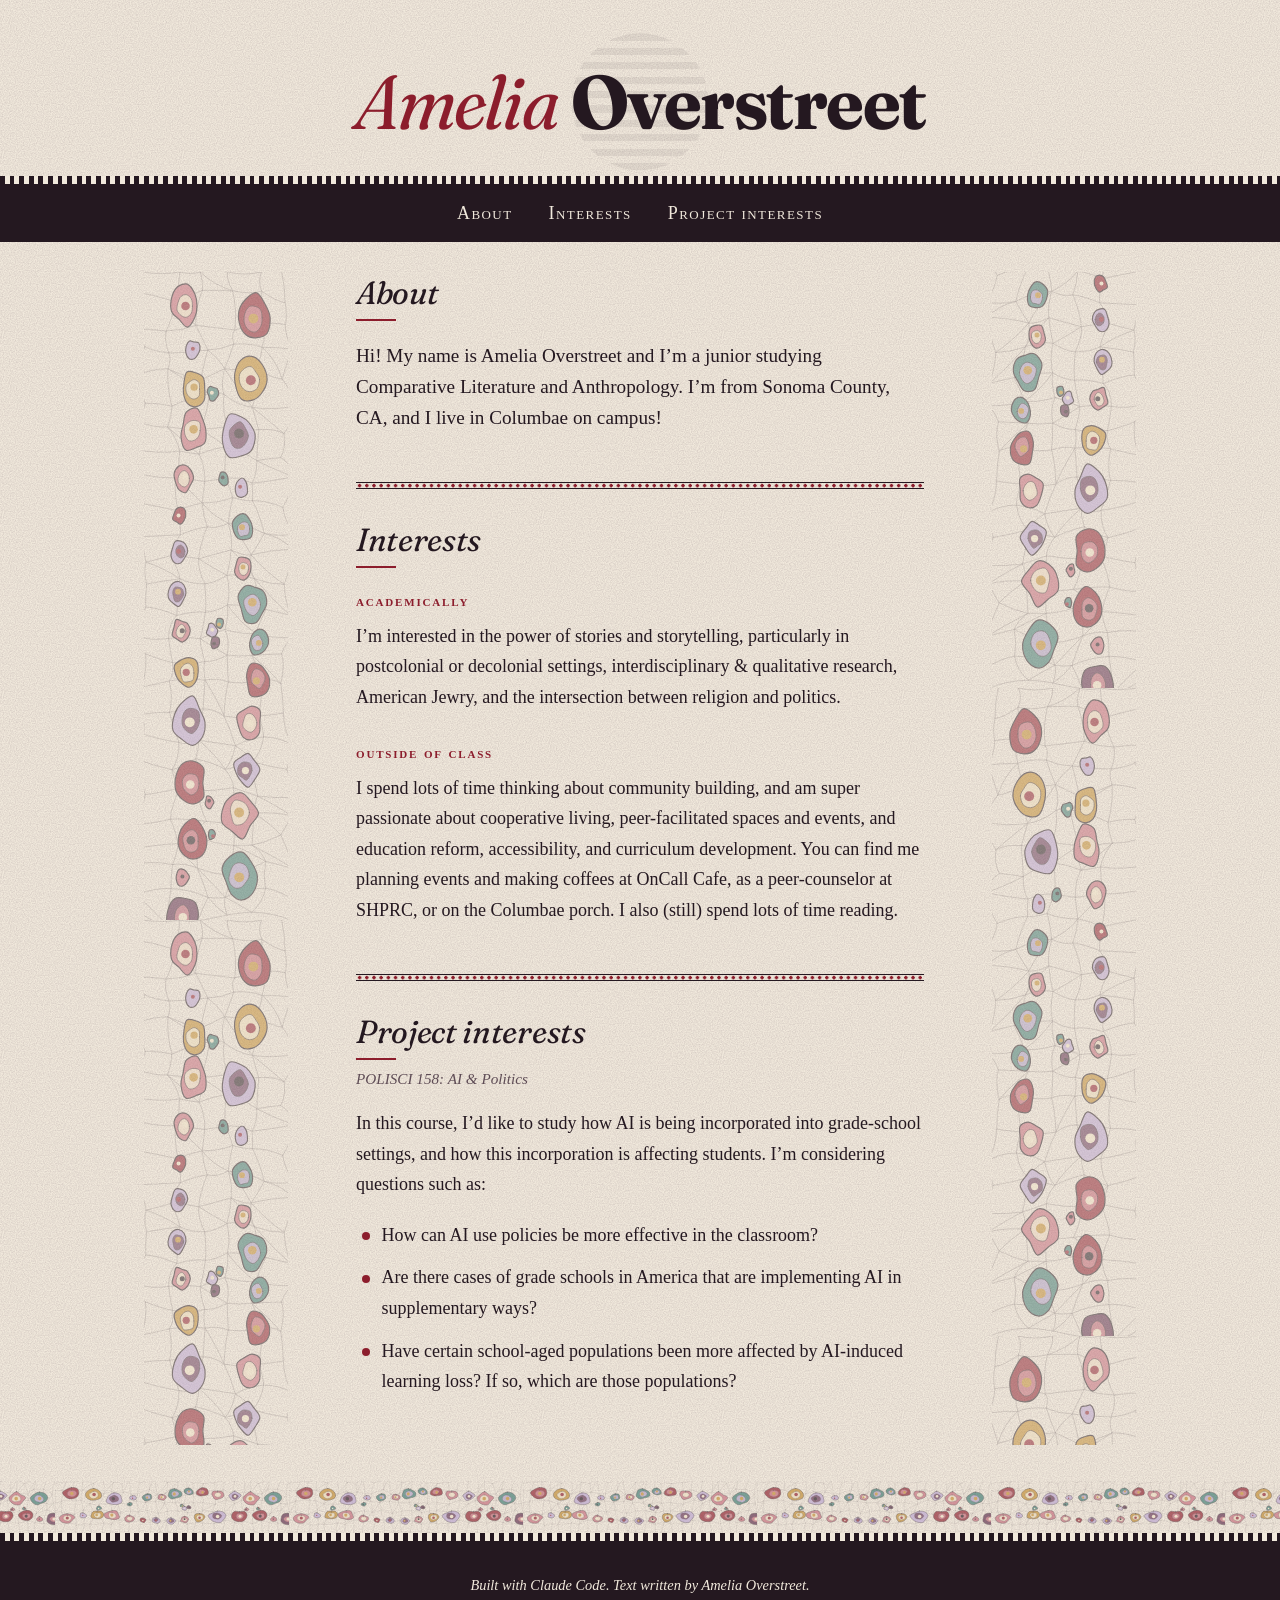
==== amelia-website-2/index.html @ db603c3d "Add version of personal site called amelia-website-2" ====
<!DOCTYPE html>
<html lang="en">
<head>
  <meta charset="utf-8">
  <meta name="viewport" content="width=device-width, initial-scale=1">
  <title>Amelia Overstreet</title>
  <meta name="description" content="Personal website of Amelia Overstreet.">
  <link rel="preconnect" href="https://fonts.googleapis.com">
  <link rel="preconnect" href="https://fonts.gstatic.com" crossorigin>
  <link rel="stylesheet" href="https://fonts.googleapis.com/css2?family=Fraunces:ital,opsz,wght,SOFT,WONK@0,9..144,300..900,0..100,0..1;1,9..144,300..900,0..100,0..1&display=swap">
  <link rel="stylesheet" href="style.css">
</head>
<body>
  <div class="margin-art margin-art--left" aria-hidden="true"></div>
  <div class="margin-art margin-art--right" aria-hidden="true"></div>

  <header class="masthead">
    <span class="sun" aria-hidden="true"></span>
    <h1><span class="first">Amelia</span> <span class="last">Overstreet</span></h1>
  </header>

  <div class="stripes" aria-hidden="true"></div>

  <nav class="site-nav" aria-label="Sections">
    <ul>
      <li><a href="#about">About</a></li>
      <li><a href="#interests">Interests</a></li>
      <li><a href="#projects">Project interests</a></li>
    </ul>
  </nav>

  <main>
    <section id="about">
      <h2><span class="tag">About</span></h2>
      <p class="lede">Hi! My name is Amelia Overstreet and I’m a junior studying Comparative Literature and Anthropology. I’m from Sonoma County, CA, and I live in Columbae on campus!</p>
    </section>

    <section id="interests">
      <h2><span class="tag">Interests</span></h2>

      <h3>Academically</h3>
      <p>I’m interested in the power of stories and storytelling, particularly in postcolonial or decolonial settings, interdisciplinary &amp; qualitative research, American Jewry, and the intersection between religion and politics.</p>

      <h3>Outside of class</h3>
      <p>I spend lots of time thinking about community building, and am super passionate about cooperative living, peer-facilitated spaces and events, and education reform, accessibility, and curriculum development. You can find me planning events and making coffees at OnCall Cafe, as a peer-counselor at SHPRC, or on the Columbae porch. I also (still) spend lots of time reading.</p>
    </section>

    <section id="projects">
      <h2><span class="tag">Project interests</span> <span class="course">POLISCI 158: AI &amp; Politics</span></h2>
      <p>In this course, I’d like to study how AI is being incorporated into grade-school settings, and how this incorporation is affecting students. I’m considering questions such as:</p>
      <ul class="questions">
        <li>How can AI use policies be more effective in the classroom?</li>
        <li>Are there cases of grade schools in America that are implementing AI in supplementary ways?</li>
        <li>Have certain school-aged populations been more affected by AI-induced learning loss? If so, which are those populations?</li>
      </ul>
    </section>
  </main>

  <div class="cell-band" aria-hidden="true"></div>

  <footer>
    <p>Built with Claude Code. Text written by Amelia Overstreet.</p>
  </footer>
</body>
</html>
---- amelia-website-2/style.css ----
/* amelia-website-2: bone paper, aubergine ink and oxblood, with cell artwork
   after "Nervous Excitability" — refined for a more professional finish */

:root {
  --paper: #f1e9dc;
  --ink: #241820;
  --muted: #5e4c55;
  --oxblood: #8c1d2c;
  --rose: #c46a7a;
  --rose-light: #d98a98; /* for rose on ink */
  --blush: #e8c4c0;
  --lilac: #b9a3cf;
  --verdigris: #3e7a72; /* decoration only: too light for text */
  --ochre: #c08a2e;
  --olive: #6f6a45;
  --display: Fraunces, Georgia, "Times New Roman", serif;
  --serif: Charter, "Bitstream Charter", "Iowan Old Style", "Palatino Linotype", Palatino, Georgia, Cambria, "Times New Roman", serif;
  --measure: 38rem;
}

*,
*::before,
*::after {
  box-sizing: border-box;
}

html {
  scroll-behavior: smooth;
  scroll-padding-top: 4rem; /* keep headings clear of the sticky nav */
}

body {
  position: relative;
  margin: 0;
  background-color: var(--paper);
  /* printmaking grain */
  background-image: url("data:image/svg+xml,%3Csvg xmlns='http://www.w3.org/2000/svg' width='180' height='180'%3E%3Cfilter id='n'%3E%3CfeTurbulence type='fractalNoise' baseFrequency='0.85' numOctaves='2' stitchTiles='stitch'/%3E%3CfeColorMatrix values='0 0 0 0 0.14 0 0 0 0 0.09 0 0 0 0 0.12 0.32 0 0 0 -0.09'/%3E%3C/filter%3E%3Crect width='100%25' height='100%25' filter='url(%23n)'/%3E%3C/svg%3E");
  color: var(--ink);
  font-family: var(--serif);
  font-size: 1.125rem;
  line-height: 1.7;
  -webkit-text-size-adjust: 100%;
}

/* Cell artwork in the side margins (wide screens only) */

.margin-art {
  display: none;
}

@media (min-width: 66rem) {
  .margin-art {
    display: block;
    position: absolute;
    top: 17rem;
    bottom: 12rem;
    width: 9rem;
    background: url("cells.svg") repeat-y top center / 100% auto;
    opacity: 0.5;
    pointer-events: none;
  }

  .margin-art--left {
    left: calc(50% - var(--measure) / 2 - 12rem);
  }

  .margin-art--right {
    right: calc(50% - var(--measure) / 2 - 12rem);
    background-position: center 26rem;
    transform: scaleX(-1);
  }
}

/* Masthead */

.masthead {
  position: relative;
  max-width: 44rem;
  margin: 0 auto;
  padding: 4rem 1.25rem 2.25rem;
  text-align: center;
  overflow: hidden;
}

/* op-art striped sun behind the name */
.sun {
  position: absolute;
  top: calc(50% + var(--sun-offset, 0.875rem)); /* centered on the name, not the padding */
  left: 50%;
  height: 78%; /* scales with the masthead so it never gets clipped */
  aspect-ratio: 1;
  border-radius: 50%;
  background: repeating-linear-gradient(
    to bottom,
    var(--ink) 0 0.45rem,
    transparent 0.45rem 0.9rem
  );
  opacity: 0.07;
  transform: translate(-50%, -50%);
}

.masthead h1 {
  position: relative;
  margin: 0;
  font-family: var(--display);
  font-size: clamp(min(2.4rem, 13vw), 10vw, 4.75rem);
  font-weight: 700;
  font-variation-settings: "SOFT" 30, "WONK" 0;
  line-height: 1;
  letter-spacing: -0.02em;
  overflow-wrap: break-word;
}

.masthead .first {
  color: var(--oxblood);
  font-style: italic;
  font-weight: 400;
}

/* fine ink-and-paper stripe trim */
.stripes {
  height: 0.5rem;
  background: repeating-linear-gradient(
    90deg,
    var(--ink) 0 0.3rem,
    var(--paper) 0.3rem 0.6rem
  );
}

/* Navigation */

.site-nav {
  position: sticky;
  top: 0;
  z-index: 10;
  background: var(--ink);
}

.site-nav ul {
  display: flex;
  flex-wrap: wrap;
  justify-content: center;
  gap: 0 1.75rem;
  margin: 0;
  padding: 0.25rem 1rem;
  list-style: none;
}

.site-nav a {
  display: inline-block;
  padding: 0.6rem 0.25rem;
  color: var(--paper);
  font-variant: small-caps;
  letter-spacing: 0.08em;
  text-decoration: none;
}

.site-nav a:hover,
.site-nav a:focus-visible {
  color: var(--rose-light);
  text-decoration: underline;
  text-decoration-thickness: 1px;
  text-underline-offset: 0.3em;
}

.site-nav a:focus-visible {
  outline: 2px solid var(--lilac);
  outline-offset: 2px;
}

/* Content */

main {
  position: relative;
  max-width: var(--measure);
  margin: 0 auto;
  padding: 0 1.25rem;
}

section {
  padding: 2rem 0;
}

/* one consistent divider: a fine row of oxblood dots between hairlines */
section + section::before {
  content: "";
  display: block;
  height: 0.45rem;
  margin: -2rem 0 2rem;
  border-block: 1px solid var(--ink);
  background-image: radial-gradient(var(--oxblood) 30%, transparent 34%);
  background-size: 0.45rem 0.45rem;
  background-position: 0 center;
}

/* Section headings: italic display type with a short oxblood rule */

h2 {
  margin: 0 0 1.25rem;
  font-weight: 400;
  line-height: 1.2;
  isolation: isolate;
}

.tag {
  position: relative;
  display: inline-block;
  font-family: var(--display);
  font-size: 2rem;
  font-style: italic;
  font-weight: 400;
  font-variation-settings: "SOFT" 30, "WONK" 0;
  letter-spacing: -0.01em;
}

.tag::after {
  content: "";
  display: block;
  width: 2.5rem;
  height: 2px;
  margin-top: 0.45rem;
  background: var(--oxblood);
}

h2 .course {
  display: block;
  margin-top: 0.6rem;
  color: var(--muted);
  font-size: 0.95rem;
  font-style: italic;
}

h3 {
  margin: 1.75rem 0 0.4rem;
  color: var(--oxblood);
  font-size: 0.95rem;
  font-weight: 700;
  font-variant: small-caps;
  letter-spacing: 0.12em;
  text-transform: lowercase;
}

h2 + h3 {
  margin-top: 0;
}

p {
  margin: 0 0 1rem;
}

.lede {
  font-size: 1.2rem;
  line-height: 1.6;
}

/* questions marked with matching small oxblood dots */
.questions {
  margin: 1.25rem 0 0;
  padding: 0;
  list-style: none;
}

.questions li {
  position: relative;
  margin-bottom: 0.75rem;
  padding-left: 1.6rem;
}

.questions li::before {
  content: "";
  position: absolute;
  top: 0.68em;
  left: 0.35rem;
  width: 0.5rem;
  height: 0.5rem;
  border-radius: 50%;
  background: var(--oxblood);
}

a {
  color: var(--oxblood);
}

/* Cell artwork band above the footer */

.cell-band {
  height: 3.25rem;
  margin-top: 2.5rem;
  background: url("cells-row.svg") repeat-x center / auto 100%;
  opacity: 0.65;
}

/* Footer */

footer {
  background: var(--ink);
  color: var(--paper);
  font-size: 0.9rem;
  font-style: italic;
  text-align: center;
}

footer::before {
  content: "";
  display: block;
  height: 0.5rem;
  background: repeating-linear-gradient(
    90deg,
    var(--ink) 0 0.3rem,
    var(--paper) 0.3rem 0.6rem
  );
}

footer p {
  max-width: var(--measure);
  margin: 0 auto;
  padding: 2rem 1.25rem 2.5rem;
}

/* Small screens */

@media (max-width: 30rem) {
  body {
    font-size: 1.0625rem;
  }

  .masthead {
    padding-top: 3rem;
  }

  .sun {
    --sun-offset: 0.375rem;
  }

  .site-nav ul {
    gap: 0 0.9rem;
    padding: 0.1rem 0.5rem;
  }

  .site-nav a {
    padding: 0.55rem 0.15rem;
    font-size: 1rem;
    letter-spacing: 0.03em;
  }

  section {
    padding: 1.5rem 0;
  }

  section + section::before {
    margin: -1.5rem 0 1.5rem;
  }

  .tag {
    font-size: 1.75rem;
  }

  .lede {
    font-size: 1.15rem;
  }

  .cell-band {
    height: 2.75rem;
  }
}

/* Large text or zoom: the nav wraps, so let it scroll away
   instead of covering the page */

@media (max-width: 18em) {
  .site-nav {
    position: static;
  }

  html {
    scroll-padding-top: 1rem;
  }
}

/* Respect the system "reduce motion" setting */

@media (prefers-reduced-motion: reduce) {
  html {
    scroll-behavior: auto;
  }
}
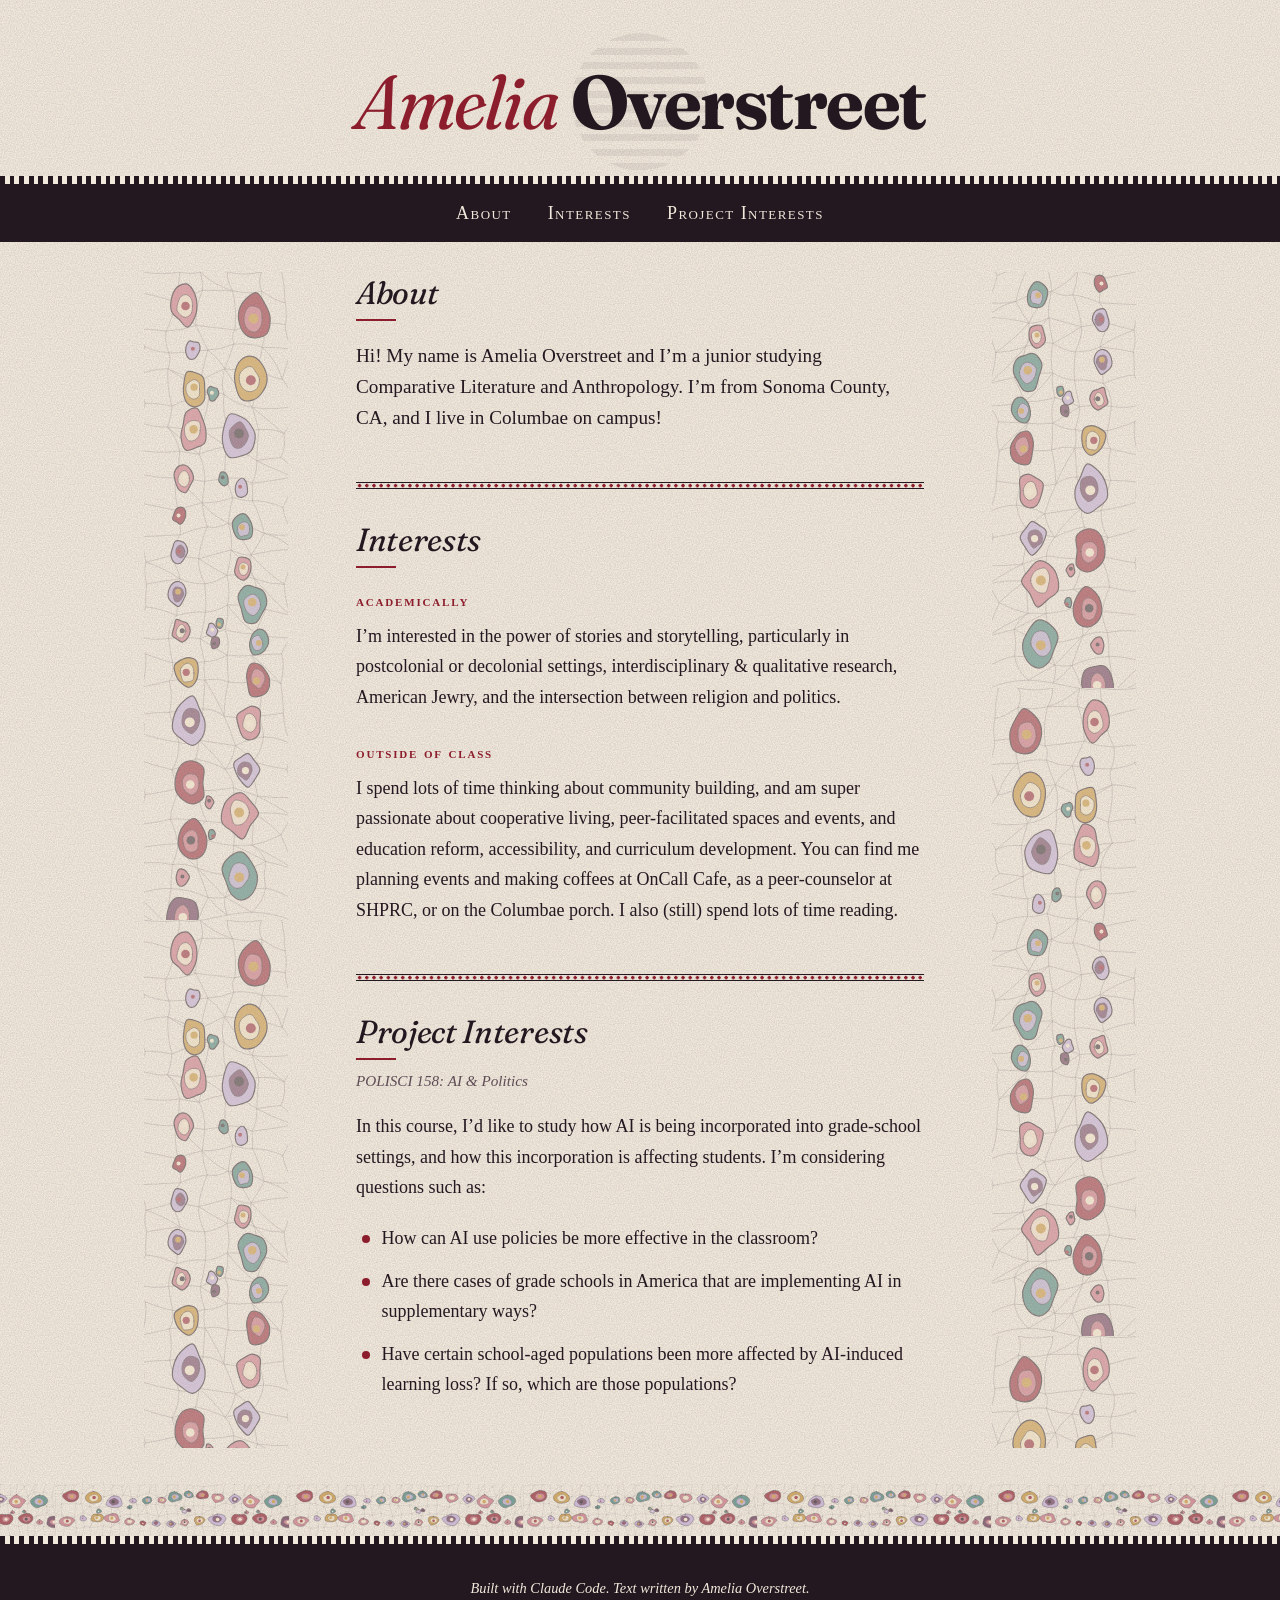
==== commit 5af3b881: "game" ====
--- a/amelia-website-2/index.html
+++ b/amelia-website-2/index.html
@@ -25,17 +25,17 @@
     <ul>
       <li><a href="#about">About</a></li>
       <li><a href="#interests">Interests</a></li>
-      <li><a href="#projects">Project interests</a></li>
+      <li><a href="#projects">Project Interests</a></li>
     </ul>
   </nav>
 
   <main>
-    <section id="about">
+    <section id="about" tabindex="-1">
       <h2><span class="tag">About</span></h2>
       <p class="lede">Hi! My name is Amelia Overstreet and I’m a junior studying Comparative Literature and Anthropology. I’m from Sonoma County, CA, and I live in Columbae on campus!</p>
     </section>
 
-    <section id="interests">
+    <section id="interests" tabindex="-1">
       <h2><span class="tag">Interests</span></h2>
 
       <h3>Academically</h3>
@@ -45,8 +45,9 @@
       <p>I spend lots of time thinking about community building, and am super passionate about cooperative living, peer-facilitated spaces and events, and education reform, accessibility, and curriculum development. You can find me planning events and making coffees at OnCall Cafe, as a peer-counselor at SHPRC, or on the Columbae porch. I also (still) spend lots of time reading.</p>
     </section>
 
-    <section id="projects">
-      <h2><span class="tag">Project interests</span> <span class="course">POLISCI 158: AI &amp; Politics</span></h2>
+    <section id="projects" tabindex="-1">
+      <h2><span class="tag">Project Interests</span></h2>
+      <p class="course">POLISCI 158: AI &amp; Politics</p>
       <p>In this course, I’d like to study how AI is being incorporated into grade-school settings, and how this incorporation is affecting students. I’m considering questions such as:</p>
       <ul class="questions">
         <li>How can AI use policies be more effective in the classroom?</li>
--- a/amelia-website-2/style.css
+++ b/amelia-website-2/style.css
@@ -181,6 +181,12 @@
   padding: 2rem 0;
 }
 
+/* sections take focus when reached from the nav (so screen readers announce
+   them); they aren't interactive, so no focus ring around the whole section */
+section:focus {
+  outline: none;
+}
+
 /* one consistent divider: a fine row of oxblood dots between hairlines */
 section + section::before {
   content: "";
@@ -222,12 +228,12 @@
   background: var(--oxblood);
 }
 
-h2 .course {
-  display: block;
-  margin-top: 0.6rem;
+.course {
+  margin: -0.65rem 0 1.25rem; /* sits just under its heading */
   color: var(--muted);
   font-size: 0.95rem;
   font-style: italic;
+  line-height: 1.4;
 }
 
 h3 {
